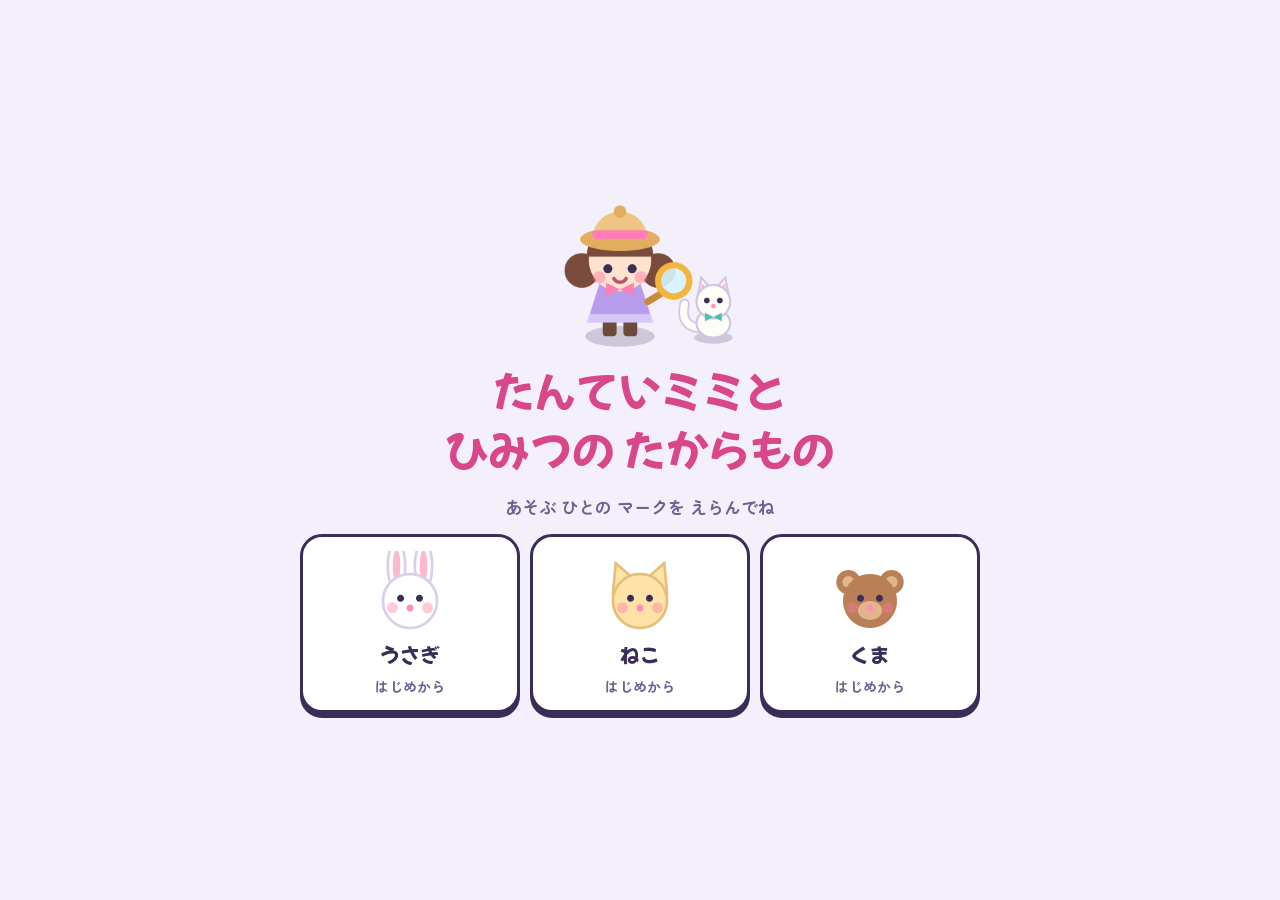
==== index.html @ 0c3ddf59 "宝箱が開くアニメーションを追加し、表記を「1話」に変更 - 「あける」を押すと、宝箱が揺れてふたが開き、光の中から宝物が出てくる - 「1わ」の表記を「1話」に変更  Co-Authored-By: " ====
<!DOCTYPE html>
<html lang="ja">
<head>
<meta charset="utf-8">
<meta name="viewport" content="width=device-width, initial-scale=1, viewport-fit=cover">
<title>たんていミミと ひみつの たからもの</title>
<link rel="stylesheet" href="https://fonts.googleapis.com/css2?family=Mochiy+Pop+One&family=Zen+Maru+Gothic:wght@500;700&display=swap">
<link rel="stylesheet" href="style.css">
</head>
<body>
<!--APP-->
<div id="app">
  <section id="title" class="scene">
    <div class="title-inner">
      <canvas id="titleArt" width="360" height="240" aria-hidden="true"></canvas>
      <h1>たんていミミと<br>ひみつの たからもの</h1>
      <p class="pick">あそぶ ひとの マークを えらんでね</p>
      <div id="slots" class="slots"></div>
    </div>
  </section>

  <section id="game" class="scene" hidden>
    <div class="hud">
      <button id="btnHome" class="sys" type="button" aria-label="タイトルに もどる">
        <svg viewBox="0 0 24 24" aria-hidden="true"><path d="M4 11l8-7 8 7M6.5 10v9h11v-9M10.5 19v-5h3v5"/></svg>
      </button>
      <canvas id="who" class="who-icon" width="72" height="72" role="img"></canvas>
      <b id="stageName">1話 おうちと にわ</b>
      <button id="btnSound" class="sys" type="button" aria-label="おと" aria-pressed="true">
        <svg viewBox="0 0 24 24" aria-hidden="true"><path d="M4 9.5v5h3.5l4.5 4v-13l-4.5 4z"/><path class="on" d="M15.5 9a4 4 0 010 6M18 6.5a7.5 7.5 0 010 11"/><path class="off" d="M15.5 9.5l5 5M20.5 9.5l-5 5"/></svg>
      </button>
    </div>
    <div class="play">
      <div class="pad" aria-label="いどう">
        <button type="button" data-dir="up" aria-label="うえ">▲</button>
        <button type="button" data-dir="left" aria-label="ひだり">◀</button>
        <button type="button" data-dir="right" aria-label="みぎ">▶</button>
        <button type="button" data-dir="down" aria-label="した">▼</button>
      </div>
      <div class="field" id="field"><canvas id="cv" aria-label="にわの マップ"></canvas><span class="keys" id="keys" aria-label="カギ"></span></div>
      <div class="talk">
        <canvas id="catface" width="120" height="120" aria-hidden="true"></canvas>
        <p id="say" aria-live="polite"></p>
      </div>
      <div class="act">
        <button id="btnNote" class="cmd note-btn" type="button">
          <svg viewBox="0 0 32 32" aria-hidden="true"><rect x="7" y="4" width="20" height="25" rx="3" fill="#FFF8E1" stroke="#3A2D58" stroke-width="2.4"/><path d="M12 11h10M12 16h10M12 21h6" stroke="#3A2D58" stroke-width="2.2" stroke-linecap="round"/><path d="M4 9h6M4 14h6M4 19h6M4 24h6" stroke="#D9478A" stroke-width="2.6" stroke-linecap="round"/></svg>
          <span>てちょう</span>
        </button>
        <button id="btnDig" class="cmd dig" type="button" hidden>
          <svg viewBox="0 0 32 32" aria-hidden="true"><path d="M22 4l6 6M25 7L12 20" stroke="#3A2D58" stroke-width="3" stroke-linecap="round"/><path d="M9 17l6 6-3 4c-2 2-6 2-8 0s-2-6 0-8z" fill="#E8EEF5" stroke="#3A2D58" stroke-width="2.4" stroke-linejoin="round"/></svg>
          <span>ほる</span>
        </button>
      </div>
    </div>
  </section>

  <div id="modal" class="modal" hidden><div class="panel" id="panel" role="dialog" aria-modal="true"></div></div>
</div>
<!--/APP-->
<script src="game.js"></script>
</body>
</html>
---- style.css ----
/* たんていミミ — パステルの絵本のような見た目。色はここのトークンから使う。 */
:root{
  --bg:#F3EFFB; --surface:#FFFFFF; --ink:#3A2D58; --ink-soft:#6E6390;
  --line:#DCD3F0; --berry:#D9478A; --star:#FFC83D; --mint:#2E9C82; --lav:#B79CED;
  --display:"Mochiy Pop One","Zen Maru Gothic","Hiragino Maru Gothic ProN",sans-serif;
  --body:"Zen Maru Gothic","Hiragino Maru Gothic ProN","Yu Gothic",sans-serif;
  color-scheme:light;
}
*{box-sizing:border-box}
[hidden]{display:none!important}
html,body{height:100%;margin:0}
body{background:var(--bg);color:var(--ink);font-family:var(--body);font-weight:700;font-size:17px;line-height:1.6;
  -webkit-user-select:none;user-select:none;-webkit-tap-highlight-color:transparent;overscroll-behavior:none;word-break:keep-all;overflow-wrap:anywhere}
button{font:inherit;color:inherit;cursor:pointer;touch-action:manipulation}
button:focus-visible{outline:3px solid var(--berry);outline-offset:2px}
h1,h2{font-family:var(--display);font-weight:400;margin:0;line-height:1.4;text-wrap:balance}

#app{height:100%;display:flex;flex-direction:column}
.scene{flex:1;min-height:0;display:flex;flex-direction:column;
  padding-left:max(12px,env(safe-area-inset-left,0px));padding-right:max(12px,env(safe-area-inset-right,0px));padding-block:10px}

/* ---- タイトル ---- */
#title{overflow:auto}
.title-inner{margin:auto;display:flex;flex-direction:column;align-items:center;gap:14px;text-align:center;max-width:680px;width:100%}
#titleArt{width:min(240px,60%);height:auto}
#title h1{font-size:clamp(26px,6vw,42px);color:var(--berry)}
.pick{margin:0;color:var(--ink-soft)}
.slots{display:grid;grid-template-columns:repeat(3,minmax(0,1fr));gap:10px;width:100%}
.slot{display:flex;flex-direction:column;align-items:center;gap:8px}
.slot-main{width:100%;display:flex;flex-direction:column;align-items:center;gap:4px;padding:14px 10px 12px;
  background:var(--surface);border:3px solid var(--ink);border-radius:22px;box-shadow:0 5px 0 var(--ink)}
.slot-main:active{transform:translateY(3px);box-shadow:0 2px 0 var(--ink)}
.slot-main canvas{width:min(84px,100%);height:auto}
.slot-main .who{font-family:var(--display);font-weight:400;font-size:clamp(16px,4vw,20px)}
.slot-main .state{font-size:clamp(11px,3vw,14px);color:var(--ink-soft);min-height:1.6em}
.slot-del{position:relative;overflow:hidden;font-size:13px;padding:3px 14px;border-radius:999px;border:2px solid var(--line);background:transparent;color:var(--ink-soft)}
.slot-del i{position:absolute;inset:0;background:var(--berry);opacity:.3;transform:scaleX(0);transform-origin:left}
.slot-del.hold i{transform:scaleX(1);transition:transform 1.4s linear}
.slot-del span{position:relative}

/* ---- ゲーム ---- */
#game{gap:8px}
.hud{display:flex;align-items:center;gap:8px}
/* システムの そうさ(もどる・おと)は ちいさく ひかえめに */
.sys{flex:none;width:34px;height:34px;padding:0;display:grid;place-items:center;border-radius:50%;border:0;background:transparent;color:var(--ink-soft);opacity:.75}
.sys:active{background:var(--line)}
.sys svg{width:22px;height:22px;fill:none;stroke:currentColor;stroke-width:1.9;stroke-linecap:round;stroke-linejoin:round}
.sys .off{display:none}
.sys[aria-pressed=false] .on{display:none}
.sys[aria-pressed=false] .off{display:inline}
.hud b{font-family:var(--display);font-weight:400;font-size:16px;margin-right:auto;min-width:0;white-space:nowrap;overflow:hidden;text-overflow:ellipsis}
.chip{font-size:14px;padding:3px 14px;border-radius:999px;border:2px solid var(--ink);background:var(--surface)}
.chip.star{background:var(--star)}
.keys{display:flex;align-items:center;gap:4px}
/* カギは フィールドの わくの うえに のせる */
.keys{position:absolute;z-index:1;gap:2px;padding:0 10px;border-radius:999px;background:var(--surface);border:3px solid var(--ink);pointer-events:none}
.keys svg{width:28px;height:28px}
.who-icon{flex:none;width:34px;height:34px;border-radius:50%;background:var(--surface);border:2px solid var(--line)}
.keys .o{stroke:var(--line);stroke-width:5;fill:none;stroke-linecap:round;stroke-dasharray:1 0}
.keys .i{display:none}
.keys .got .o{stroke:var(--ink);stroke-width:8}
.keys .got .i{display:inline;stroke:var(--star);stroke-width:4.5;fill:none;stroke-linecap:round}
.keys .got{animation:keypop .5s}
@keyframes keypop{0%{transform:scale(.4)}60%{transform:scale(1.35)}100%{transform:scale(1)}}

.play{flex:1;min-height:0;display:grid;gap:8px;grid-template-columns:1fr 1fr;grid-template-rows:1fr auto auto;grid-template-areas:"field field" "talk talk" "pad act"}
.field{grid-area:field;position:relative;min-width:0;min-height:0}
#cv{position:absolute;left:50%;bottom:0;transform:translateX(-50%);border:3px solid var(--ink);border-radius:16px;background:#BDE7AE;touch-action:none;cursor:pointer}
.pad{grid-area:pad;display:grid;grid-template-columns:repeat(3,48px);grid-template-rows:repeat(3,46px);gap:6px 3px;justify-self:start;padding-bottom:4px;
  grid-template-areas:". up ." "left . right" ". down ."}
.pad button{border:3px solid var(--ink);border-radius:16px;background:#D7C6F8;box-shadow:0 4px 0 var(--ink);font-size:18px;padding:0;line-height:1}
.pad button:active,.pad button.on{transform:translateY(3px);box-shadow:0 1px 0 var(--ink);background:var(--lav)}
.pad [data-dir=up]{grid-area:up}.pad [data-dir=left]{grid-area:left}.pad [data-dir=right]{grid-area:right}.pad [data-dir=down]{grid-area:down}
.act{grid-area:act;display:flex;flex-direction:column;align-items:flex-end;justify-content:flex-end;gap:10px;min-width:96px}
.cmd{width:96px;min-height:66px;display:flex;flex-direction:column;align-items:center;justify-content:center;gap:0;padding:4px 6px;
  font-family:var(--display);font-weight:400;font-size:16px;line-height:1.3;border:3px solid var(--ink);border-radius:18px;background:var(--star);box-shadow:0 4px 0 var(--ink)}
.cmd:active{transform:translateY(3px);box-shadow:0 1px 0 var(--ink)}
.cmd svg{width:32px;height:32px}
.cmd.dig{background:#FF9DB5}
@media (orientation:landscape){
  .play{grid-template-columns:auto 1fr auto;grid-template-rows:1fr auto;grid-template-areas:"pad field act" "pad talk act"}
  #cv{top:calc(50% + 9px);bottom:auto;transform:translate(-50%,-50%)}
  .pad,.act{align-self:end}
  .act{flex-direction:column}
}
.talk{grid-area:talk;display:flex;align-items:center;gap:10px;background:var(--surface);border:3px solid var(--ink);border-radius:18px;padding:6px 14px;min-height:60px}
.talk canvas{width:44px;height:44px;flex:none}
.talk p{margin:0;font-size:clamp(15px,2.6vw,19px);line-height:1.5}

/* ---- ボタン ---- */
.btn{font-family:var(--display);font-weight:400;font-size:20px;padding:10px 24px;border-radius:18px;border:3px solid var(--ink);background:var(--star);box-shadow:0 4px 0 var(--ink)}
.btn:active{transform:translateY(3px);box-shadow:0 1px 0 var(--ink)}
.btn.sub{background:var(--surface)}

/* ---- モーダル ---- */
.modal{position:fixed;inset:0;background:rgba(58,45,88,.45);display:grid;place-items:center;padding:16px;z-index:5}
.panel{background:var(--surface);border:3px solid var(--ink);border-radius:24px;padding:20px;width:min(560px,100%);max-height:100%;overflow:auto;
  display:flex;flex-direction:column;align-items:center;gap:14px;text-align:center}
.panel h2{font-size:clamp(20px,4.6vw,26px)}
.panel p{margin:0}
.panel canvas.pic{width:auto;height:auto;max-width:min(480px,100%);max-height:38vh;border-radius:16px}
.panel canvas.prize{width:auto;height:auto;max-width:150px;max-height:26vh}
.panel canvas.prize.sm{max-width:64px;max-height:12vh}
.wig{animation:wig .9s ease-in-out infinite}
@keyframes wig{0%,100%{transform:rotate(-6deg)}50%{transform:rotate(6deg) scale(1.05)}}
.panel .small{font-size:15px;color:var(--ink-soft)}
.row{display:flex;flex-wrap:wrap;gap:12px;justify-content:center}
.choice{min-width:68px;min-height:68px;padding:6px 10px;border-radius:18px;border:3px solid var(--ink);background:var(--bg);box-shadow:0 4px 0 var(--ink);
  font-family:var(--display);font-weight:400;font-size:30px;display:flex;flex-direction:column;align-items:center;justify-content:center;gap:2px}
.choice:active{transform:translateY(3px);box-shadow:0 1px 0 var(--ink)}
.choice canvas{width:52px;height:52px}
.choice small{font-family:var(--body);font-weight:700;font-size:15px}
.choice.no{animation:shake .35s}
@keyframes shake{25%{transform:translateX(-6px)}75%{transform:translateX(6px)}}
.fb{min-height:1.6em;color:var(--berry)}
.letter{background:#FFF8E1;border:3px dashed #E2AD5E;border-radius:16px;padding:16px;font-size:clamp(17px,3.6vw,21px);line-height:2;text-align:left}
.tag{font-family:var(--display);font-weight:400;font-size:15px;padding:2px 16px;border-radius:999px;background:var(--star)}
.ref{display:inline-flex;align-items:center;gap:4px;padding:0 8px 0 10px;border-radius:999px;background:#FFE9A8;white-space:nowrap;line-height:1.7}
.badge{display:inline-grid;place-items:center;width:1.7em;height:1.7em;border-radius:50%;background:var(--star);font-family:var(--display);font-weight:400;font-size:.85em;vertical-align:middle}
.note{width:100%;list-style:none;margin:0;padding:0;display:flex;flex-direction:column;gap:10px;text-align:left}
.note li{display:grid;grid-template-columns:auto 1fr;gap:4px 12px;align-items:center;background:var(--bg);border-radius:16px;padding:10px 14px}
.note .q{font-size:15px;color:var(--ink-soft)}
.note .a{grid-column:2;font-family:var(--display);font-weight:400;font-size:22px;display:flex;align-items:center;gap:8px}
.note .a.txt{font-family:var(--body);font-weight:700;font-size:16px;line-height:1.8}
.note .a canvas{width:40px;height:40px}
.note .badge{grid-row:span 2;font-size:18px}
@media (prefers-reduced-motion:reduce){.choice.no,.keys .got,.wig{animation:none}.slot-del.hold i{transition-duration:1.4s}}

/* てちょうの てがみは ふつうの ぶんしょうとして ながす */
.note .a.txt{display:block}
.note li{min-width:0}
/* はばの せまい がめん */
@media (max-width:420px){
  .row{gap:8px}
  .choice{min-width:52px;min-height:60px;font-size:26px;padding:4px 8px}
  .panel{padding:16px 12px}
}
/* たかさの ひくい がめん(スマホの よこむき) */
@media (max-height:480px){
  .scene{padding-block:6px}
  #game{gap:5px}
  #titleArt{width:auto;max-height:26vh}
  #title h1{font-size:24px}
  #title h1 br{display:none}
  .title-inner{gap:6px}
  .slot-main{flex-direction:row;flex-wrap:wrap;justify-content:center;gap:0 10px;padding:6px 8px}
  .slot-main .who,.slot-main .state{white-space:nowrap}
  .slot-main canvas{width:48px}
  .slot-main .state{min-height:0}
  .pad{grid-template-columns:repeat(3,40px);grid-template-rows:repeat(3,38px);gap:5px 3px}
  .pad button{font-size:15px;border-radius:13px}
  .act{min-width:84px;gap:6px}
  .cmd{width:84px;min-height:54px;font-size:14px}
  .cmd svg{width:26px;height:26px}
  .talk{min-height:44px;padding:3px 12px}
  .talk canvas{width:34px;height:34px}
  .modal{padding:8px}
  .panel{width:min(640px,100%);padding:10px 14px;gap:7px}
  .panel h2{font-size:19px}
  .tag{font-size:13px;padding:0 14px}
  .panel canvas.pic{max-height:36vh}
  .panel canvas.prize{max-height:24vh}
  .choice{min-width:54px;min-height:50px;font-size:24px;flex-direction:row;gap:6px}
  .choice canvas{width:34px;height:34px}
  .btn{font-size:17px;padding:6px 18px}
  .letter{padding:6px 14px;font-size:16px;line-height:1.75}
  .fb{min-height:1.4em;font-size:15px}
  .note{gap:6px}
  .note li{padding:5px 12px}
  .note .a{font-size:18px}
  .note .a canvas{width:30px;height:30px}
}

#after{display:flex;flex-direction:column;gap:6px}
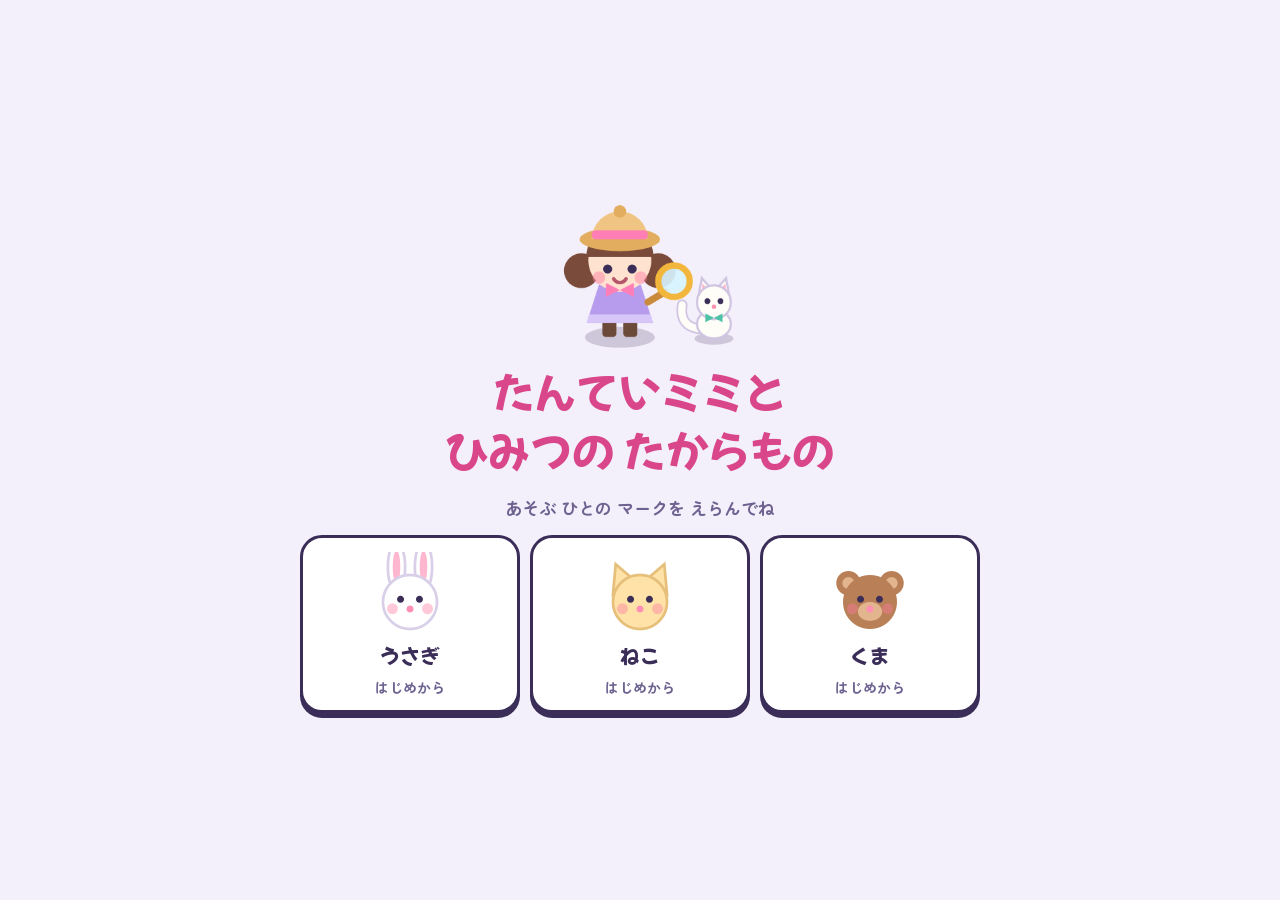
==== commit 976200a9: "タイトル画面に、虫めがねで探しながら歩く動きを追加 9秒ほど立ち止まったあと、ミミが左→右→中央へ歩き、端で立ち止まって のぞきこむ。シロは少し遅れて後ろをついていく。終わると元の動きに戻る。 歩く幅" ====
--- a/index.html
+++ b/index.html
@@ -12,7 +12,7 @@
 <div id="app">
   <section id="title" class="scene">
     <div class="title-inner">
-      <canvas id="titleArt" width="360" height="240" aria-hidden="true"></canvas>
+      <canvas id="titleArt" width="640" height="240" aria-hidden="true"></canvas>
       <h1>たんていミミと<br>ひみつの たからもの</h1>
       <p class="pick">あそぶ ひとの マークを えらんでね</p>
       <div id="slots" class="slots"></div>
@@ -37,7 +37,7 @@
         <button type="button" data-dir="right" aria-label="みぎ">▶</button>
         <button type="button" data-dir="down" aria-label="した">▼</button>
       </div>
-      <div class="field" id="field"><canvas id="cv" aria-label="にわの マップ"></canvas><span class="keys" id="keys" aria-label="カギ"></span></div>
+      <div class="field" id="field"><canvas id="bg" aria-hidden="true"></canvas><canvas id="clouds" aria-hidden="true"></canvas><canvas id="cv" aria-label="にわの マップ"></canvas><span class="keys" id="keys" aria-label="カギ"></span></div>
       <div class="talk">
         <canvas id="catface" width="120" height="120" aria-hidden="true"></canvas>
         <p id="say" aria-live="polite"></p>
--- a/style.css
+++ b/style.css
@@ -22,7 +22,7 @@
 /* ---- タイトル ---- */
 #title{overflow:auto}
 .title-inner{margin:auto;display:flex;flex-direction:column;align-items:center;gap:14px;text-align:center;max-width:680px;width:100%}
-#titleArt{width:min(240px,60%);height:auto}
+#titleArt{width:min(430px,100%);height:auto}
 #title h1{font-size:clamp(26px,6vw,42px);color:var(--berry)}
 .pick{margin:0;color:var(--ink-soft)}
 .slots{display:grid;grid-template-columns:repeat(3,minmax(0,1fr));gap:10px;width:100%}
@@ -172,3 +172,6 @@
 }
 
 #after{display:flex;flex-direction:column;gap:6px}
+
+/* あいた ところに けしきを えがく(C案) */
+#bg,#clouds{position:absolute;inset:0;width:100%;height:100%;border-radius:18px}
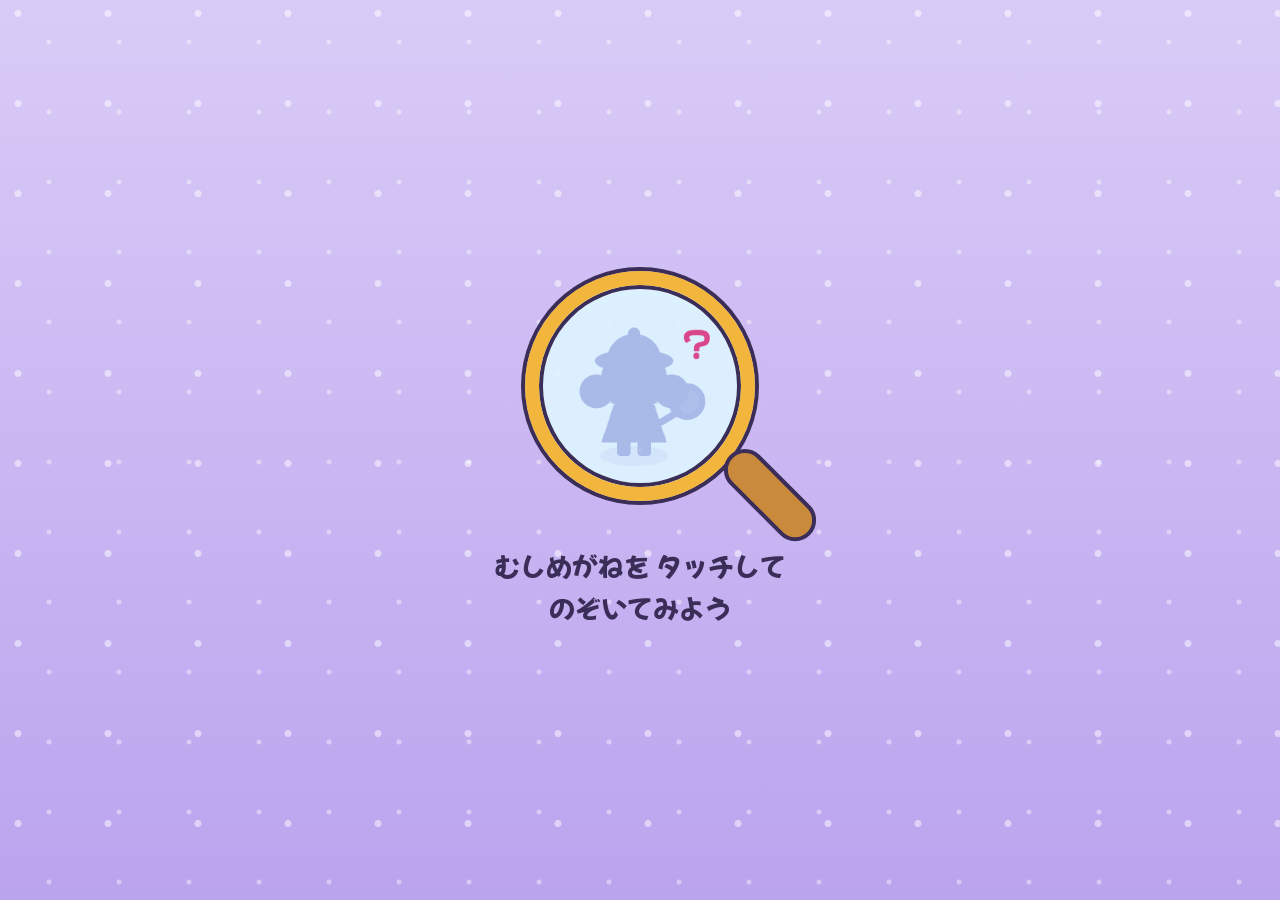
==== commit e4383afa: "虫めがねの入口画面を追加 最初に虫めがねだけの画面を出し、触るとレンズが広がってタイトルが 現れる。この最初のタッチでタイトルのBGMが鳴り始める。 ゲームからタイトルへ戻ったときは入口を出さない。 " ====
--- a/index.html
+++ b/index.html
@@ -55,6 +55,11 @@
     </div>
   </section>
 
+  <button id="gate" class="gate" type="button" aria-label="むしめがねを タッチして はじめる">
+    <span class="lens" id="lens"><canvas id="lensArt" width="240" height="240" aria-hidden="true"></canvas></span>
+    <span class="gate-say">むしめがねを タッチして<br>のぞいてみよう</span>
+  </button>
+
   <div id="modal" class="modal" hidden><div class="panel" id="panel" role="dialog" aria-modal="true"></div></div>
 </div>
 <!--/APP-->
--- a/style.css
+++ b/style.css
@@ -175,3 +175,22 @@
 
 /* あいた ところに けしきを えがく(C案) */
 #bg,#clouds{position:absolute;inset:0;width:100%;height:100%;border-radius:18px}
+
+/* ---- いりぐち: むしめがねを タッチすると、レンズが ひろがって タイトルが あらわれる ---- */
+.gate{position:fixed;inset:0;z-index:8;border:0;margin:0;padding:24px 16px;display:flex;flex-direction:column;align-items:center;justify-content:center;gap:clamp(20px,6vh,44px);
+  color:var(--ink);font-family:var(--display);font-weight:400;font-size:clamp(19px,5vw,26px);line-height:1.6;
+  background:radial-gradient(circle at 20% 15%,rgba(255,255,255,.5) 0 3px,transparent 4px) 0 0/90px 90px,
+             radial-gradient(circle at 70% 60%,rgba(255,255,255,.4) 0 2px,transparent 3px) 0 0/70px 70px,
+             linear-gradient(#D9CBF7,#BBA4EE);
+  --cx:50%;--cy:50%;--r:0px;
+  -webkit-mask-image:radial-gradient(circle at var(--cx) var(--cy),transparent var(--r),#000 calc(var(--r) + 1px));
+          mask-image:radial-gradient(circle at var(--cx) var(--cy),transparent var(--r),#000 calc(var(--r) + 1px))}
+.lens{position:relative;width:min(52vw,36vh,230px);aspect-ratio:1;border-radius:50%;border:clamp(9px,2.6vw,14px) solid #F2B63C;
+  box-shadow:0 0 0 4px var(--ink),inset 0 0 0 4px var(--ink);background:rgba(222,246,255,.9);animation:lenspulse 2.4s ease-in-out infinite}
+.lens::after{content:"";position:absolute;left:84%;top:84%;width:17%;height:52%;border-radius:999px;background:#C98A3C;border:4px solid var(--ink);transform-origin:50% 0;transform:rotate(-45deg)}
+.lens canvas{position:absolute;inset:6%;width:88%;height:88%;border-radius:50%}
+.gate.open .lens{animation:none}
+.gate.open .lens canvas,.gate.open .gate-say{opacity:0;transition:opacity .2s}
+.gate.open .lens{background:transparent}
+@keyframes lenspulse{0%,100%{transform:scale(1)}50%{transform:scale(1.05)}}
+@media (prefers-reduced-motion:reduce){.lens{animation:none}}
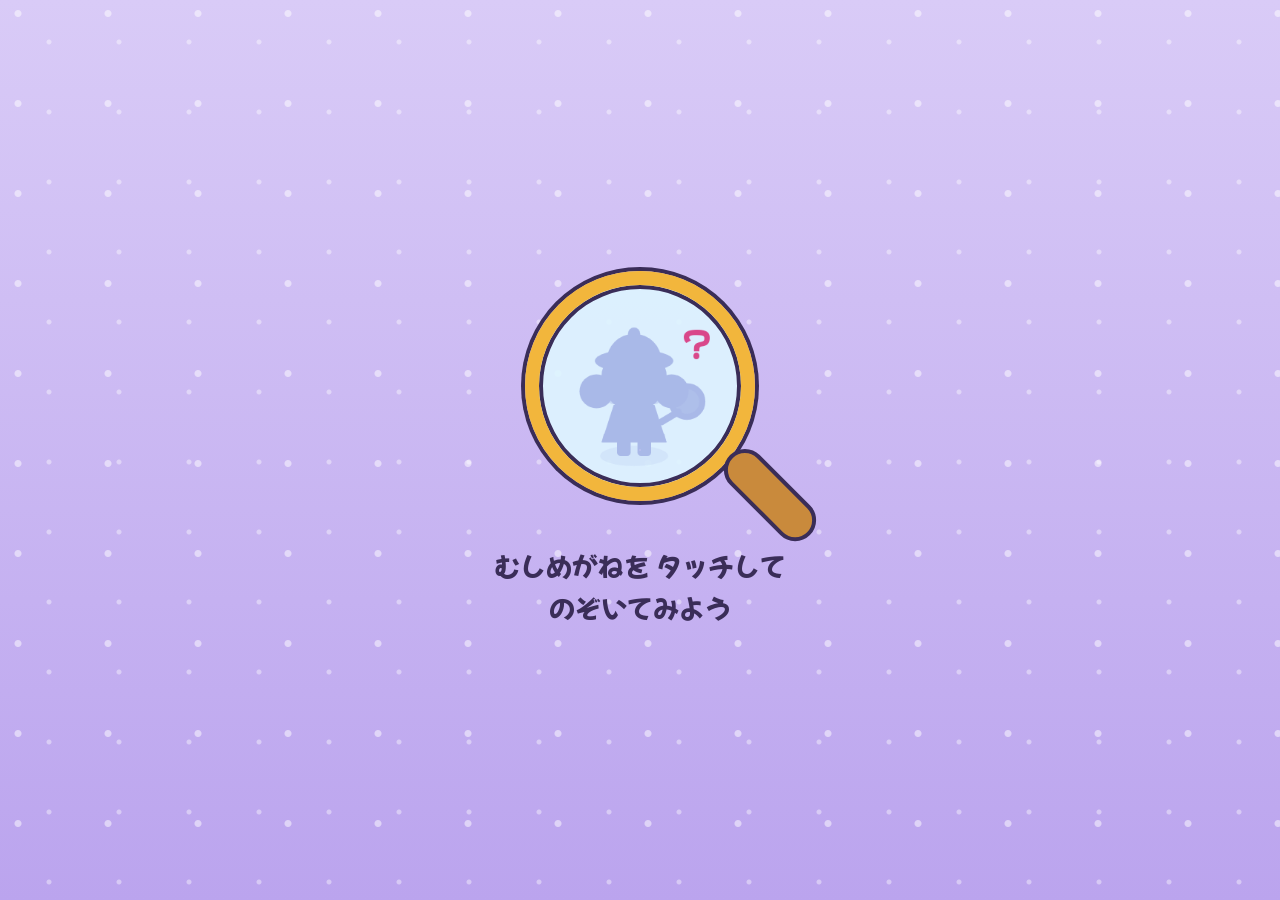
==== commit 71faf461: "タイトル画面に景色の背景を追加 ゲーム中と同じ空・雲・太陽・丘・木の並び・野原を描き、ミミとシロが 野原の上に立つようにした。雲はゆっくり流れる。題名は空の中に置き、 白い縁取りを付けた。  Co-A" ====
--- a/index.html
+++ b/index.html
@@ -11,9 +11,10 @@
 <!--APP-->
 <div id="app">
   <section id="title" class="scene">
+    <canvas id="titleBg" class="title-bg" aria-hidden="true"></canvas><canvas id="titleClouds" class="title-bg" aria-hidden="true"></canvas>
     <div class="title-inner">
+      <h1>たんていミミと<br>ひみつの たからもの</h1>
       <canvas id="titleArt" width="640" height="240" aria-hidden="true"></canvas>
-      <h1>たんていミミと<br>ひみつの たからもの</h1>
       <p class="pick">あそぶ ひとの マークを えらんでね</p>
       <div id="slots" class="slots"></div>
     </div>
--- a/style.css
+++ b/style.css
@@ -20,11 +20,13 @@
   padding-left:max(12px,env(safe-area-inset-left,0px));padding-right:max(12px,env(safe-area-inset-right,0px));padding-block:10px}
 
 /* ---- タイトル ---- */
-#title{overflow:auto}
+#title{position:relative;overflow:auto}
+.title-bg{position:absolute;left:0;top:0;width:100%;height:100%}
+.title-inner{position:relative}
 .title-inner{margin:auto;display:flex;flex-direction:column;align-items:center;gap:14px;text-align:center;max-width:680px;width:100%}
 #titleArt{width:min(430px,100%);height:auto}
-#title h1{font-size:clamp(26px,6vw,42px);color:var(--berry)}
-.pick{margin:0;color:var(--ink-soft)}
+#title h1{font-size:clamp(26px,6vw,42px);color:var(--berry);-webkit-text-stroke:6px #fff;paint-order:stroke fill}
+.pick{margin:0;color:var(--ink);background:rgba(255,255,255,.85);border-radius:999px;padding:2px 18px}
 .slots{display:grid;grid-template-columns:repeat(3,minmax(0,1fr));gap:10px;width:100%}
 .slot{display:flex;flex-direction:column;align-items:center;gap:8px}
 .slot-main{width:100%;display:flex;flex-direction:column;align-items:center;gap:4px;padding:14px 10px 12px;
